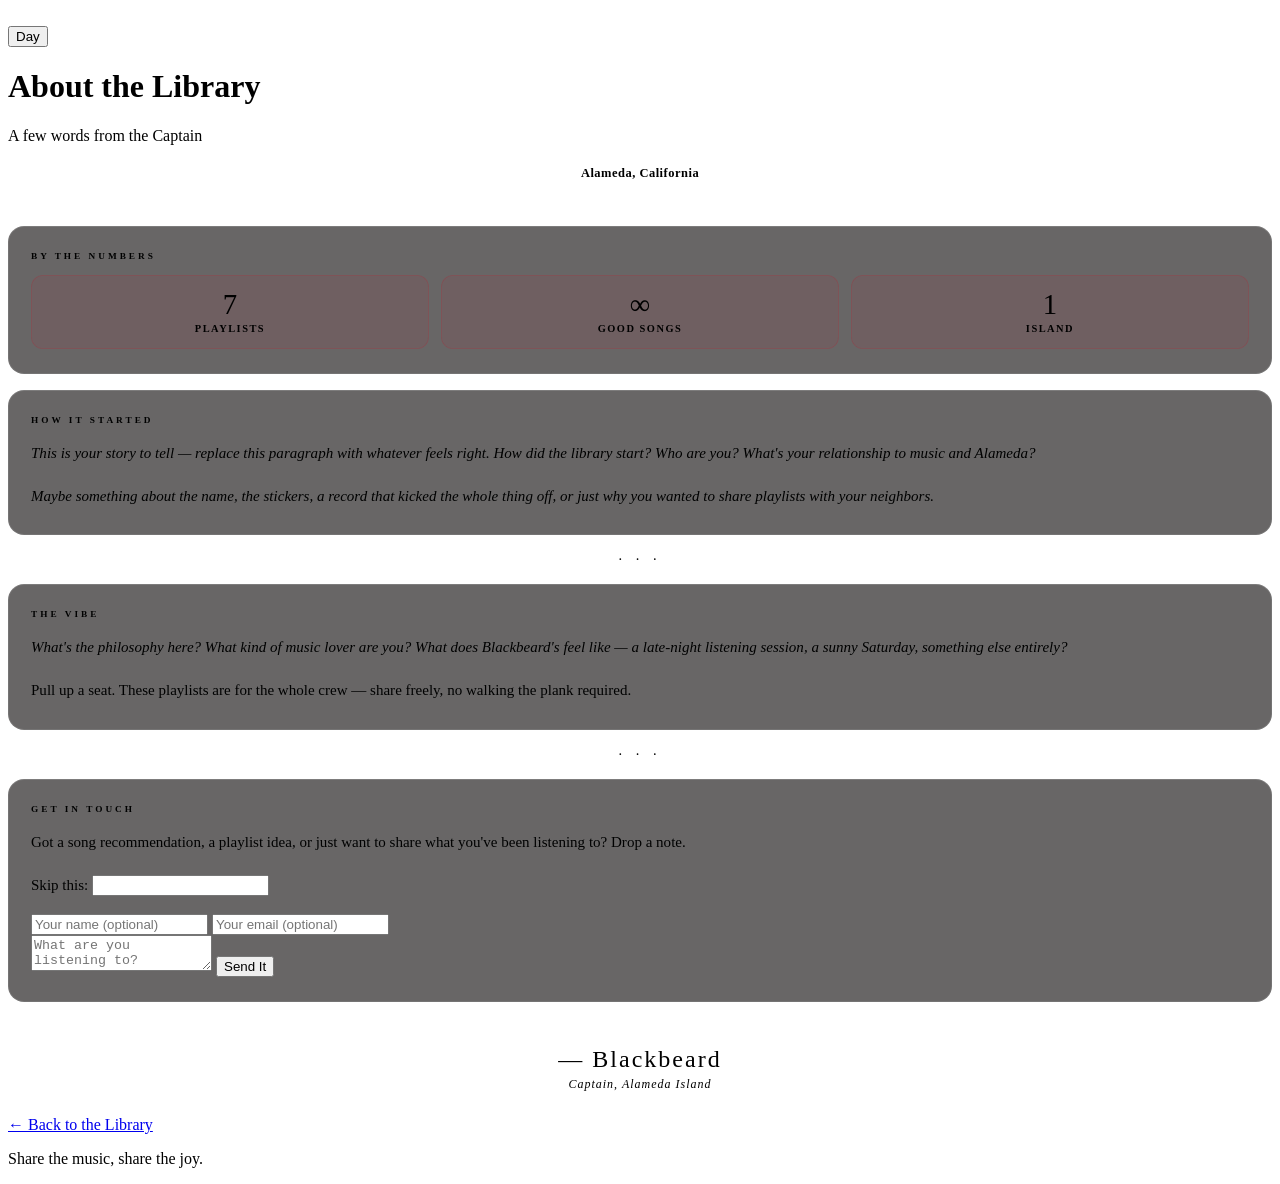
==== about.html @ 53553f4f "Add about.html" ====
<!DOCTYPE html>
<html lang="en">
<head>
    <meta charset="UTF-8">
    <meta name="viewport" content="width=device-width, initial-scale=1.0">
    <title>About — Blackbeard's Little Music Library</title>
    <link rel="stylesheet" href="assets/theme.css">
    <style>
        .about-section {
            position: relative; z-index: 1;
            background: rgba(4,0,0,0.60);
            border: 1px solid rgba(255,255,255,0.09);
            border-top-color: rgba(255,255,255,0.14);
            border-radius: 16px;
            padding: 24px 22px;
            margin-bottom: 16px;
            backdrop-filter: blur(20px); -webkit-backdrop-filter: blur(20px);
            text-align: left;
        }
        html.day .about-section {
            background: rgba(255,248,246,0.80);
            border-color: rgba(0,0,0,0.08);
        }
        .about-section-label {
            font-size: 0.58em; letter-spacing: 3px; text-transform: uppercase;
            color: var(--accent); font-weight: 700; margin-bottom: 14px;
            display: flex; align-items: center; gap: 10px;
        }
        .about-section-label::after {
            content: ''; flex: 1; height: 1px; background: var(--red-border);
        }
        .about-section p {
            font-size: 0.94em; line-height: 1.85;
            color: var(--ink); margin-bottom: 14px;
        }
        .about-section p:last-child { margin-bottom: 0; }
        .about-section p.placeholder {
            color: var(--ink-soft); font-style: italic;
        }
        .about-stat-row {
            display: flex; gap: 12px; flex-wrap: wrap; margin-top: 4px;
        }
        .about-stat {
            flex: 1; min-width: 80px;
            background: rgba(196,24,42,0.08);
            border: 1px solid rgba(196,24,42,0.18);
            border-radius: 12px; padding: 14px 16px; text-align: center;
        }
        html.day .about-stat { background: rgba(160,16,32,0.06); border-color: rgba(160,16,32,0.15); }
        .about-stat-num {
            font-family: 'Pirata One', serif;
            font-size: 1.8em; color: var(--heading-color);
            line-height: 1; margin-bottom: 4px;
        }
        .about-stat-label {
            font-size: 0.65em; letter-spacing: 1.5px; text-transform: uppercase;
            color: var(--ink-soft); font-weight: 600;
        }
        .captain-sig {
            text-align: center; margin: 8px 0 4px;
            font-family: 'Pirata One', serif;
            font-size: 1.5em; color: var(--heading-color);
            letter-spacing: 2px; position: relative; z-index: 1;
        }
        .captain-title {
            text-align: center; font-size: 0.75em;
            color: var(--ink-soft); letter-spacing: 1px;
            font-style: italic; position: relative; z-index: 1;
        }
        .location-tag {
            display: inline-flex; align-items: center; gap: 6px;
            background: var(--accent-dim); border: 1px solid var(--accent-border);
            border-radius: 100px; padding: 5px 14px;
            font-size: 0.78em; font-weight: 600; color: var(--accent);
            margin-bottom: 20px; letter-spacing: 0.5px;
            position: relative; z-index: 1;
        }
        .about-divider {
            text-align: center; color: var(--accent);
            margin: 6px 0 16px; font-size: 0.9em; letter-spacing: 5px;
            position: relative; z-index: 1;
        }
    </style>

    <!-- Favicon -->
    <link rel="icon" type="image/svg+xml" href="assets/favicon.svg">
    <link rel="icon" type="image/png" sizes="32x32" href="assets/favicon.png">
    <link rel="apple-touch-icon" href="assets/favicon-64.png">

    <!-- Open Graph -->
    <meta property="og:type"        content="website">
    <meta property="og:site_name"   content="Blackbeard's Little Music Library">
    <meta property="og:title"       content="About — Blackbeard's Little Music Library">
    <meta property="og:description" content="A few words from the Captain. Anchored in Alameda, California.">
    <meta property="og:url"         content="https://blackbeards-music-library.pages.dev/about.html">
    <meta property="og:image"       content="https://blackbeards-music-library.pages.dev/assets/og-image.png">
    <meta property="og:image:width" content="1200">
    <meta property="og:image:height" content="630">

    <!-- Twitter card -->
    <meta name="twitter:card"        content="summary_large_image">
    <meta name="twitter:title"       content="About — Blackbeard's Little Music Library">
    <meta name="twitter:description" content="A few words from the Captain. Anchored in Alameda, California.">
    <meta name="twitter:image"       content="https://blackbeards-music-library.pages.dev/assets/og-image.png">
</head>
<body>
    <div class="flag-bg" aria-hidden="true">
        <img src="https://upload.wikimedia.org/wikipedia/commons/0/04/Pirate_Flag_of_Blackbeard_%28Edward_Teach%29.svg" alt="">
    </div>
    <button id="theme-toggle-btn" class="theme-toggle" title="Toggle day/night" aria-label="Toggle day and night theme">Day</button>

    <div class="container">
        <div class="header">
            <h1>About the Library</h1>
            <p class="subtitle">A few words from the Captain</p>
        </div>

        <div style="text-align:center; position:relative; z-index:1; margin-bottom:20px;">
            <span class="location-tag">Alameda, California</span>
        </div>

        <!-- By the numbers -->
        <div class="about-section">
            <div class="about-section-label">By the Numbers</div>
            <div class="about-stat-row">
                <div class="about-stat">
                    <div class="about-stat-num">7</div>
                    <div class="about-stat-label">Playlists</div>
                </div>
                <div class="about-stat">
                    <div class="about-stat-num">∞</div>
                    <div class="about-stat-label">Good Songs</div>
                </div>
                <div class="about-stat">
                    <div class="about-stat-num">1</div>
                    <div class="about-stat-label">Island</div>
                </div>
            </div>
        </div>

        <!-- How it started -->
        <div class="about-section">
            <div class="about-section-label">How It Started</div>
            <p class="placeholder">
                This is your story to tell — replace this paragraph with whatever feels right. How did the library start? Who are you? What's your relationship to music and Alameda?
            </p>
            <p class="placeholder">
                Maybe something about the name, the stickers, a record that kicked the whole thing off, or just why you wanted to share playlists with your neighbors.
            </p>
        </div>

        <div class="about-divider">· · ·</div>

        <!-- The vibe -->
        <div class="about-section">
            <div class="about-section-label">The Vibe</div>
            <p class="placeholder">
                What's the philosophy here? What kind of music lover are you? What does Blackbeard's feel like — a late-night listening session, a sunny Saturday, something else entirely?
            </p>
            <p>Pull up a seat. These playlists are for the whole crew — share freely, no walking the plank required.</p>
        </div>

        <div class="about-divider">· · ·</div>

        <!-- Get in touch -->
        <div class="about-section">
            <div class="about-section-label">Get in Touch</div>
            <p>Got a song recommendation, a playlist idea, or just want to share what you've been listening to? Drop a note.</p>

            <form class="suggestion-form" action="https://api.web3forms.com/submit" method="POST" name="contact" method="POST" novalidate>
                <input type="hidden" name="access_key" value="8a6d25d0-1e80-4568-af3a-b2b553439765">
                <input type="hidden" name="subject" value="New message — Blackbeard's Library">
                <input type="hidden" name="form-name" value="contact">
                <p class="form-honey"><label>Skip this: <input name="bot-field"></label></p>
                <div class="form-row">
                    <input type="text"  name="name"  class="form-input" placeholder="Your name (optional)">
                    <input type="email" name="email" class="form-input" placeholder="Your email (optional)">
                </div>
                <textarea name="message" class="form-input form-textarea" placeholder="What are you listening to?" required></textarea>
                <button type="submit" class="form-submit">Send It</button>
            </form>
            <div class="form-success" id="form-success" hidden>
                <div class="form-success-icon">✦</div>
                <p>Message received — thanks, crew.</p>
            </div>
        </div>

        <!-- Sign-off -->
        <div style="padding:20px 0 8px;">
            <div class="captain-sig">— Blackbeard</div>
            <div class="captain-title">Captain, Alameda Island</div>
        </div>

        <div class="page-actions" style="margin-top:16px;">
            <a href="index.html" class="back-btn">← Back to the Library</a>
        </div>

        <div class="footer">
            <p>Share the music, share the joy.</p>
        </div>
    </div>

    <script src="assets/site.js"></script>
</body>
</html>
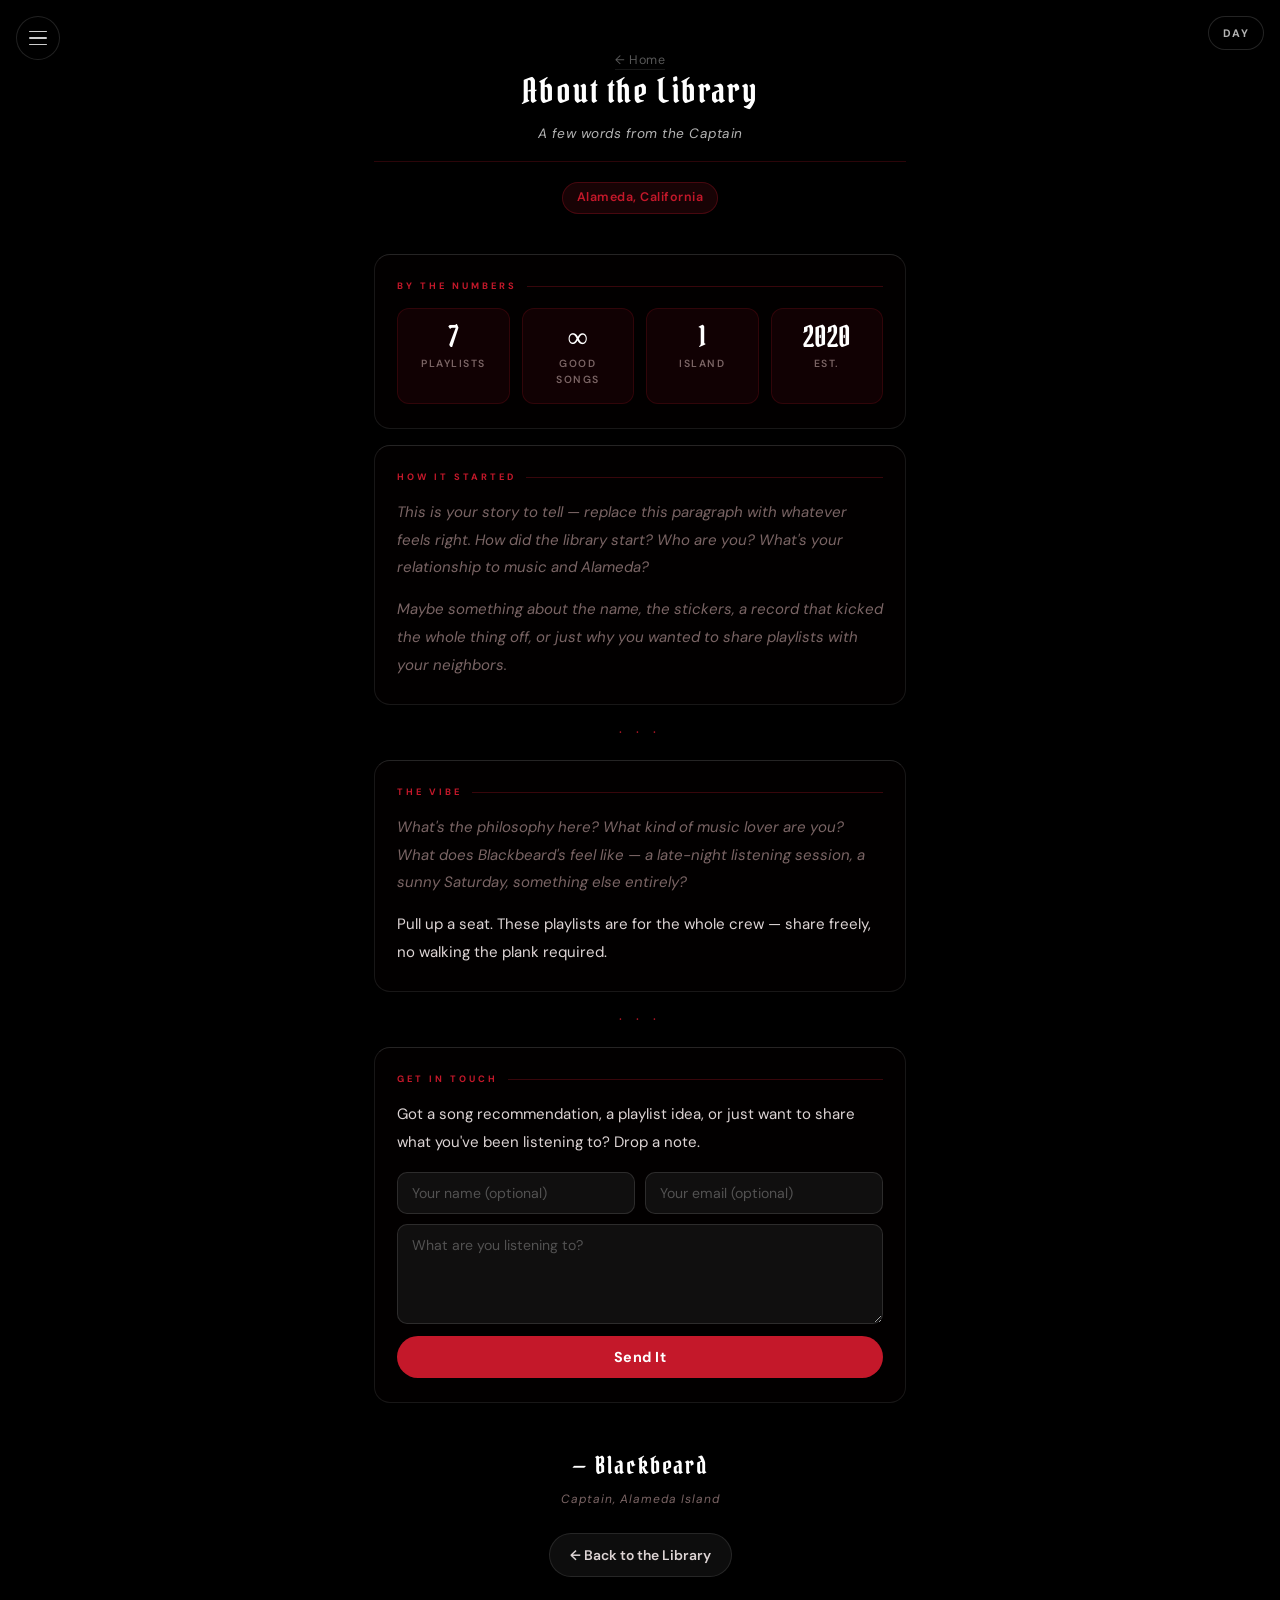
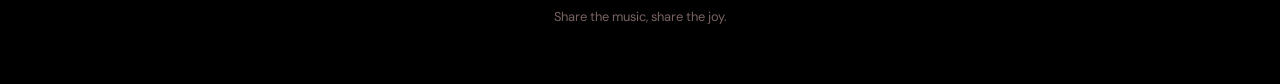
==== commit 41a69035: "Add Est. 2020 to About page stats" ====
--- a/about.html
+++ b/about.html
@@ -135,6 +135,10 @@
                     <div class="about-stat-num">1</div>
                     <div class="about-stat-label">Island</div>
                 </div>
+                <div class="about-stat">
+                    <div class="about-stat-num">2020</div>
+                    <div class="about-stat-label">Est.</div>
+                </div>
             </div>
         </div>
 
--- a/assets/theme.css
+++ b/assets/theme.css
@@ -0,0 +1,1150 @@
+@import url('https://fonts.googleapis.com/css2?family=Pirata+One&family=DM+Sans:ital,wght@0,400;0,500;0,600;0,700;1,400&display=swap');
+
+/* ===================================================
+   BLACKBEARD'S LITTLE MUSIC LIBRARY â v2 theme
+   Palette: black Â· white Â· crimson (Jolly Roger)
+   =================================================== */
+
+:root {
+    --red:          #c4182a;
+    --red-bright:   #e63946;
+    --red-dim:      rgba(196,24,42,0.12);
+    --red-border:   rgba(196,24,42,0.28);
+
+    --card-bg:          rgba(5,1,1,0.62);
+    --card-bg-hover:    rgba(10,2,2,0.78);
+    --card-border:      rgba(255,255,255,0.07);
+    --card-border-top:  rgba(255,255,255,0.13);
+    --card-shadow:      0 24px 80px rgba(0,0,0,0.65), 0 0 0 1px var(--card-border);
+
+    --ink:          #ddd4d4;
+    --ink-soft:     #7a6464;
+    --ink-strong:   #ffffff;
+
+    --heading-color:  #ffffff;
+    --accent:         #c4182a;
+    --accent-dim:     rgba(196,24,42,0.12);
+    --accent-border:  rgba(196,24,42,0.28);
+
+    --btn-bg:       rgba(255,255,255,0.05);
+    --btn-bg-hover: rgba(255,255,255,0.09);
+    --btn-border:   rgba(255,255,255,0.1);
+
+    --primary-bg:   #c4182a;
+    --primary-text: #ffffff;
+
+    --gold:         #ffffff;
+    --gold-dim:     rgba(255,255,255,0.05);
+
+    --section-divider: rgba(255,255,255,0.07);
+    --ripple-color:    rgba(196,24,42,0.4);
+
+    /* keep for backwards compat */
+    --sun-opacity:  0;
+    --moon-opacity: 0;
+}
+
+html.day {
+    --card-bg:         rgba(255,248,248,0.78);
+    --card-bg-hover:   rgba(255,255,255,0.92);
+    --card-border:     rgba(0,0,0,0.07);
+    --card-border-top: rgba(255,255,255,0.95);
+    --card-shadow:     0 16px 60px rgba(0,0,0,0.18), 0 0 0 1px var(--card-border);
+
+    --ink:          #200a0a;
+    --ink-soft:     #5a3a3a;
+    --ink-strong:   #0a0202;
+
+    --heading-color: #0a0202;
+    --accent:         #a01020;
+    --accent-dim:     rgba(160,16,32,0.08);
+    --accent-border:  rgba(160,16,32,0.22);
+
+    --btn-bg:       rgba(0,0,0,0.04);
+    --btn-bg-hover: rgba(0,0,0,0.08);
+    --btn-border:   rgba(0,0,0,0.09);
+
+    --primary-bg:   #a01020;
+    --primary-text: #ffffff;
+
+    --gold:         #0a0202;
+    --gold-dim:     rgba(0,0,0,0.04);
+
+    --section-divider: rgba(0,0,0,0.07);
+    --ripple-color:    rgba(160,16,32,0.28);
+
+    --sun-opacity:  1;
+    --moon-opacity: 0;
+}
+
+/* ===== Reset ===== */
+*, *::before, *::after { margin: 0; padding: 0; box-sizing: border-box; }
+
+/* ===== Background â pure black ===== */
+body {
+    font-family: 'DM Sans', system-ui, sans-serif;
+    background-color: #000000;
+    color: var(--ink);
+    min-height: 100vh;
+    padding: 28px 16px 56px;
+    line-height: 1.6;
+    position: relative;
+    overflow-x: hidden;
+    transition: color 0.35s ease;
+    text-align: center;
+}
+html.day body { background-color: #f0e6e0; color: var(--ink); }
+
+/* ===== Large floating flag â fixed so it stays behind you as you scroll ===== */
+.flag-bg {
+    position: fixed; inset: 0;
+    z-index: 0; pointer-events: none;
+    display: flex; align-items: center; justify-content: center;
+}
+.flag-bg img {
+    width: 82vmin; height: auto;
+    opacity: 0.10;
+    animation: flagFloat 7s ease-in-out infinite;
+    will-change: transform;
+}
+html.day .flag-bg img { opacity: 0.06; mix-blend-mode: multiply; }
+
+/* ââ Day mode text (hardcoded rgba whites need dark overrides) ââ */
+html.day .subtitle    { color: rgba(60, 20, 20, 0.72); }
+html.day .welcome     { color: rgba(50, 15, 15, 0.65); }
+html.day .desc-line   { color: var(--ink-soft); }
+html.day h1 { text-shadow: none; }
+
+/* ââ Day mode jolly roger: screen blend vanishes on light bg, use normal + rounded box ââ */
+html.day .jolly-roger {
+    mix-blend-mode: normal;
+    border-radius: 14px;
+    filter: drop-shadow(0 4px 16px rgba(0,0,0,0.25));
+}
+
+/* ââ Day mode Captain's Pick ââ */
+html.day .captains-pick {
+    background: linear-gradient(135deg, rgba(160,16,32,0.1) 0%, rgba(255,242,240,0.88) 100%);
+    border-color: rgba(160,16,32,0.2);
+    box-shadow: 0 8px 32px rgba(0,0,0,0.12);
+}
+html.day .captains-pick .cp-label { color: #a01020; }
+html.day .captains-pick .cp-go { background: #a01020; }
+html.day .captains-pick .cp-go:hover { background: #c4182a; }
+
+/* ââ Day mode header ââ */
+html.day .header { border-bottom-color: rgba(160,16,32,0.18); }
+
+/* ââ Day mode playlist cards ââ */
+html.day .playlist-card {
+    background: rgba(255,248,246,0.82);
+    border-color: rgba(0,0,0,0.08);
+    border-top-color: rgba(255,255,255,0.9);
+}
+html.day .playlist-card:hover { background: rgba(255,255,255,0.96); }
+html.day .playlist-card .share-btn {
+    background: rgba(255,255,255,0.7);
+    border-color: rgba(0,0,0,0.1);
+    color: rgba(40,10,10,0.5);
+}
+
+/* ââ Day mode embed page hero art ââ */
+html.day .hero-art { box-shadow: 0 8px 24px rgba(0,0,0,0.18); }
+
+/* ââ Day mode suggestion box ââ */
+html.day .suggestion-box {
+    background: rgba(255,248,246,0.82);
+    border-color: rgba(0,0,0,0.07);
+}
+
+/* ââ Day mode section title rules ââ */
+html.day .section-title::before,
+html.day .section-title::after { background: rgba(160,16,32,0.22); }
+
+/* ââ Day mode nav drawer ââ */
+html.day .nav-toggle {
+    background: rgba(255,255,255,0.72);
+    border-color: rgba(0,0,0,0.12);
+}
+html.day .nav-toggle span { background: rgba(40,10,10,0.75); }
+html.day .nav-toggle:hover,
+html.day .nav-toggle.active {
+    background: rgba(160,16,32,0.5);
+    border-color: rgba(160,16,32,0.4);
+}
+html.day .nav-toggle:hover span,
+html.day .nav-toggle.active span { background: #fff; }
+
+html.day .nav-overlay { background: rgba(80, 20, 20, 0.35); }
+
+html.day .side-nav {
+    background: rgba(245,236,232,0.98);
+    border-right-color: rgba(160,16,32,0.18);
+    box-shadow: 8px 0 40px rgba(0,0,0,0.15);
+}
+html.day .nav-header { border-bottom-color: rgba(0,0,0,0.07); }
+html.day .nav-brand { color: rgba(160,16,32,0.8); }
+html.day .nav-close { border-color: rgba(0,0,0,0.15); color: rgba(40,10,10,0.4); }
+html.day .nav-close:hover { background: rgba(160,16,32,0.15); color: #a01020; }
+html.day #nav-search-input {
+    background: rgba(0,0,0,0.05);
+    border-color: rgba(0,0,0,0.12);
+    color: #200a0a;
+}
+html.day #nav-search-input::placeholder { color: rgba(0,0,0,0.28); }
+html.day #nav-search-input:focus { border-color: rgba(160,16,32,0.4); }
+html.day .nav-group-label { color: rgba(160,16,32,0.72); }
+html.day .nav-link { color: rgba(40,10,10,0.58); }
+html.day .nav-link:hover {
+    color: rgba(40,10,10,0.88);
+    background: rgba(0,0,0,0.04);
+    border-left-color: rgba(160,16,32,0.55);
+}
+html.day .nav-link.active {
+    color: #a01020;
+    background: rgba(160,16,32,0.07);
+    border-left-color: #a01020;
+}
+html.day .nav-no-results { color: rgba(0,0,0,0.28); }
+
+/* ââ Day mode toast ââ */
+html.day .toast { background: #200a0a; color: #fff; }
+
+/* ===== Scenery stripped â pure black background does the work ===== */
+.scenery, .moon, .seagull, .palm { display: none; }
+
+/* ===== Theme toggle â text labels, no emoji ===== */
+.theme-toggle {
+    position: fixed; top: 16px; right: 16px; z-index: 100;
+    height: 34px; padding: 0 14px;
+    border-radius: 100px;
+    background: rgba(0,0,0,0.55);
+    backdrop-filter: blur(16px); -webkit-backdrop-filter: blur(16px);
+    border: 1px solid rgba(255,255,255,0.14);
+    font-size: 0.68em; font-weight: 700;
+    letter-spacing: 1.5px; text-transform: uppercase;
+    cursor: pointer; color: rgba(255,255,255,0.7);
+    font-family: 'DM Sans', sans-serif;
+    transition: all 0.2s ease;
+    display: flex; align-items: center;
+}
+.theme-toggle:hover { color: #fff; background: rgba(0,0,0,0.75); }
+html.day .theme-toggle { background: rgba(255,255,255,0.65); color: var(--ink-soft); border-color: rgba(0,0,0,0.12); }
+html.day .theme-toggle:hover { background: rgba(255,255,255,0.88); color: var(--ink-strong); }
+
+/* ===== Jolly Roger â Blackbeard's actual flag ===== */
+/* mix-blend-mode: screen dissolves the black flag background into the dark
+   photo behind it, leaving just the white skeleton + red heart floating */
+.jolly-roger {
+    display: block; margin: 0 auto 28px;
+    width: 200px; height: auto;
+    mix-blend-mode: screen;
+    filter: drop-shadow(0 0 24px rgba(196,24,42,0.22));
+    position: relative; z-index: 1;
+    animation: flagFloat 7s ease-in-out infinite;
+}
+@keyframes flagFloat {
+    0%, 100% { transform: translateY(0px); }
+    50%       { transform: translateY(-10px); }
+}
+
+/* ===== Main container â frameless, content floats on photo ===== */
+.container {
+    max-width: 540px; margin: 0 auto;
+    position: relative; z-index: 1;
+    /* No background, no border, no box â let the world show through */
+    background: transparent;
+    padding: 0 4px;
+}
+.container.wide { max-width: 700px; }
+
+/* ===== Header ===== */
+.header {
+    text-align: center; margin-bottom: 20px;
+    padding-bottom: 16px;
+    border-bottom: 1px solid rgba(196,24,42,0.22);
+    position: relative; z-index: 1;
+}
+h1 {
+    font-family: 'Pirata One', serif;
+    font-size: 2.1em; color: var(--heading-color);
+    margin-bottom: 6px; letter-spacing: 2px; font-weight: 400;
+    text-shadow: 0 1px 0 rgba(0,0,0,0.9), 0 4px 24px rgba(0,0,0,0.7);
+}
+.subtitle {
+    font-size: 0.85em; color: rgba(255,255,255,0.7);
+    letter-spacing: 0.5px; font-style: italic;
+}
+.desc-line { font-size: 0.82em; color: var(--ink-soft); margin-top: 5px; }
+
+.welcome {
+    text-align: center; margin-bottom: 20px;
+    font-size: 0.92em; color: rgba(255,255,255,0.6);
+    line-height: 1.75; position: relative; z-index: 1;
+    max-width: 420px; margin-left: auto; margin-right: auto;
+}
+
+/* ===== Captain's Heavy Rotation ===== */
+.captains-pick {
+    position: relative; z-index: 1; margin-bottom: 28px;
+    border-radius: 16px;
+    background: linear-gradient(135deg, rgba(196,24,42,0.18) 0%, rgba(10,2,2,0.72) 100%);
+    border: 1px solid var(--red-border);
+    padding: 18px; text-align: center;
+    backdrop-filter: blur(20px); -webkit-backdrop-filter: blur(20px);
+    box-shadow: 0 8px 32px rgba(0,0,0,0.5);
+}
+.captains-pick .cp-label {
+    font-size: 0.62em; letter-spacing: 3.5px; text-transform: uppercase;
+    color: var(--red-bright); font-weight: 700; margin-bottom: 12px;
+}
+.captains-pick .cp-body {
+    display: flex; align-items: center; gap: 14px;
+    text-decoration: none; color: var(--ink);
+    justify-content: center; flex-wrap: wrap;
+}
+.captains-pick .cp-art {
+    width: 60px; height: 60px; border-radius: 12px;
+    display: flex; align-items: center; justify-content: center;
+    font-size: 1.8em; flex-shrink: 0;
+    box-shadow: 0 4px 16px rgba(0,0,0,0.5);
+}
+.captains-pick .cp-text { text-align: center; }
+.captains-pick .cp-title { font-weight: 700; font-size: 1.08em; color: var(--ink-strong); }
+.captains-pick .cp-desc { font-size: 0.82em; color: var(--ink-soft); margin-top: 3px; }
+.captains-pick .cp-go {
+    margin-top: 14px; display: inline-block;
+    padding: 9px 26px; border-radius: 100px;
+    background: var(--red); border: none; color: #fff;
+    text-decoration: none; font-weight: 700; font-size: 0.83em;
+    letter-spacing: 0.5px;
+    transition: transform 0.2s ease, box-shadow 0.2s ease, background 0.2s ease;
+    box-shadow: 0 4px 18px rgba(196,24,42,0.45);
+    font-family: inherit;
+}
+.captains-pick .cp-go:hover {
+    transform: translateY(-2px);
+    box-shadow: 0 8px 26px rgba(196,24,42,0.55);
+    background: var(--red-bright);
+}
+
+/* ===== Section title â centered with short rules either side ===== */
+.section-title {
+    font-size: 0.62em; letter-spacing: 3.5px; text-transform: uppercase;
+    color: var(--accent); font-weight: 700; margin-bottom: 16px;
+    display: flex; align-items: center; justify-content: center; gap: 12px;
+    text-align: center;
+}
+.section-title::before,
+.section-title::after {
+    content: ''; width: 40px; height: 1px; background: var(--red-border);
+    flex-shrink: 0;
+}
+
+/* ===== Suggestion form ===== */
+.form-honey { display: none; }
+
+.suggestion-form { margin-top: 16px; text-align: left; }
+
+.form-row {
+    display: flex; gap: 10px; margin-bottom: 10px;
+    flex-wrap: wrap;
+}
+.form-row .form-input { flex: 1; min-width: 140px; }
+
+.form-input {
+    width: 100%; box-sizing: border-box;
+    background: rgba(255,255,255,0.06);
+    border: 1px solid rgba(255,255,255,0.12);
+    border-radius: 10px;
+    padding: 11px 14px;
+    color: #fff; font-family: 'DM Sans', sans-serif;
+    font-size: 0.88em; outline: none;
+    transition: border-color 0.2s ease, background 0.2s ease;
+    -webkit-appearance: none;
+}
+.form-input::placeholder { color: rgba(255,255,255,0.28); }
+.form-input:focus {
+    border-color: rgba(196,24,42,0.55);
+    background: rgba(255,255,255,0.09);
+}
+.form-textarea {
+    min-height: 100px; resize: vertical; display: block;
+    margin-bottom: 12px;
+}
+
+.form-submit {
+    width: 100%; padding: 12px;
+    background: var(--red); border: none; border-radius: 100px;
+    color: #fff; font-family: 'DM Sans', sans-serif;
+    font-size: 0.9em; font-weight: 700; letter-spacing: 0.5px;
+    cursor: pointer; transition: all 0.2s ease;
+}
+.form-submit:hover {
+    background: var(--red-bright);
+    box-shadow: 0 6px 22px rgba(196,24,42,0.45);
+    transform: translateY(-1px);
+}
+.form-submit:active { transform: translateY(0); }
+.form-submit:disabled { opacity: 0.6; cursor: not-allowed; transform: none; }
+
+.form-success {
+    text-align: center; padding: 20px 0 4px;
+}
+.form-success-icon {
+    font-size: 1.6em; color: var(--red-bright); margin-bottom: 10px;
+    animation: flagFloat 3s ease-in-out infinite;
+}
+.form-success p { color: rgba(255,255,255,0.7); font-size: 0.95em; }
+
+/* Day mode form */
+html.day .form-input {
+    background: rgba(0,0,0,0.05);
+    border-color: rgba(0,0,0,0.12);
+    color: var(--ink);
+}
+html.day .form-input::placeholder { color: rgba(0,0,0,0.28); }
+html.day .form-input:focus { border-color: rgba(160,16,32,0.4); background: rgba(0,0,0,0.07); }
+html.day .form-submit { background: #a01020; }
+html.day .form-submit:hover { background: #c4182a; }
+
+/* ===== Horizontal playlist scroll (Netflix-style) ===== */
+.playlists { margin-bottom: 28px; position: relative; z-index: 1; }
+
+.playlist-grid {
+    display: flex; gap: 12px;
+    overflow-x: auto; scroll-snap-type: x mandatory;
+    -webkit-overflow-scrolling: touch;
+    padding: 6px 2px 14px;
+    scrollbar-width: none; -ms-overflow-style: none;
+    cursor: grab;
+}
+.playlist-grid::-webkit-scrollbar { display: none; }
+.playlist-grid:active { cursor: grabbing; }
+
+.playlist-card {
+    flex-direction: column; flex-shrink: 0; width: 148px;
+    padding: 0;
+    background: rgba(4,0,0,0.60);
+    border: 1px solid rgba(255,255,255,0.09);
+    border-top-color: rgba(255,255,255,0.14);
+    border-radius: 14px;
+    color: var(--ink); text-decoration: none;
+    scroll-snap-align: start; overflow: hidden;
+    position: relative;
+    transition: transform 0.2s ease, box-shadow 0.2s ease, background 0.2s ease;
+    display: flex; align-items: stretch;
+    cursor: pointer;
+    -webkit-tap-highlight-color: transparent;
+    user-select: none;
+}
+.playlist-card:hover {
+    background: var(--card-bg-hover);
+    transform: translateY(-3px) scale(1.02);
+    box-shadow: 0 14px 36px rgba(0,0,0,0.55), 0 0 0 1px var(--red-border);
+}
+.playlist-card:active { transform: scale(0.97); }
+
+.playlist-card .art {
+    width: 100%; height: 96px; flex-shrink: 0;
+    display: flex; align-items: center; justify-content: center;
+    font-size: 2.6em; position: relative; overflow: hidden;
+    border-radius: 0;
+}
+.playlist-card .art::after {
+    content: ''; position: absolute; inset: 0;
+    background: linear-gradient(180deg, transparent 40%, rgba(0,0,0,0.38) 100%);
+}
+/* Subtle diagonal highlight â makes gradients feel more textured */
+.playlist-card .art::before {
+    content: ''; position: absolute; inset: 0; z-index: 1;
+    background: linear-gradient(135deg, rgba(255,255,255,0.12) 0%, transparent 50%, rgba(0,0,0,0.15) 100%);
+    border-radius: 0;
+}
+
+.playlist-card .info {
+    flex: 1; padding: 10px 12px 12px;
+    text-decoration: none; color: var(--ink);
+    display: flex; flex-direction: column; gap: 3px;
+}
+.playlist-card .title-row {
+    font-weight: 700; font-size: 0.88em;
+    color: var(--ink-strong); line-height: 1.3;
+}
+.playlist-card .desc {
+    font-size: 0.70em; color: var(--ink-soft);
+    line-height: 1.4; font-weight: 400;
+}
+.playlist-card .share-btn {
+    position: absolute; top: 8px; right: 8px;
+    width: 26px; height: 26px; border-radius: 7px;
+    border: 1px solid rgba(255,255,255,0.14);
+    background: rgba(0,0,0,0.5);
+    backdrop-filter: blur(8px); -webkit-backdrop-filter: blur(8px);
+    color: rgba(255,255,255,0.65); font-size: 0.75em;
+    display: flex; align-items: center; justify-content: center;
+    cursor: pointer; transition: all 0.2s ease; z-index: 2;
+}
+.playlist-card .share-btn:hover {
+    background: rgba(0,0,0,0.75); color: #fff; transform: scale(1.1);
+}
+
+/* Ripple & float */
+.ripple-ring {
+    position: absolute; border-radius: 50%;
+    background: var(--ripple-color);
+    transform: scale(0); animation: rippleOut 0.55s ease-out forwards;
+    pointer-events: none; z-index: 10;
+}
+@keyframes rippleOut { to { transform: scale(4); opacity: 0; } }
+
+@keyframes floatUp {
+    0%   { opacity: 1; transform: translateY(0) scale(1); }
+    100% { opacity: 0; transform: translateY(-60px) scale(1.4); }
+}
+.float-emoji {
+    position: fixed; pointer-events: none; font-size: 1.6em;
+    z-index: 999; animation: floatUp 0.7s ease-out forwards;
+}
+
+/* ===== Suggestion box ===== */
+.suggestion-box {
+    position: relative; z-index: 1;
+    background: rgba(4,0,0,0.65);
+    border: 1px solid rgba(255,255,255,0.09);
+    border-radius: 16px; padding: 24px 20px; text-align: center;
+    backdrop-filter: blur(20px); -webkit-backdrop-filter: blur(20px);
+    box-shadow: 0 8px 32px rgba(0,0,0,0.5);
+}
+html.day .suggestion-box { background: rgba(255,248,248,0.75); border-color: rgba(0,0,0,0.08); }
+.suggestion-box p { margin-bottom: 12px; font-size: 0.9em; color: var(--ink-soft); }
+.email-btn {
+    display: inline-block; padding: 11px 28px;
+    background: var(--red); border: none;
+    border-radius: 100px; color: #fff;
+    text-decoration: none; font-size: 0.88em; font-weight: 700;
+    letter-spacing: 0.5px;
+    transition: all 0.2s ease; font-family: inherit;
+}
+.email-btn:hover {
+    background: var(--red-bright);
+    box-shadow: 0 6px 22px rgba(196,24,42,0.48);
+    transform: translateY(-1px);
+}
+
+/* ===== Footer ===== */
+.footer {
+    margin-top: 28px; text-align: center;
+    font-size: 0.80em; color: var(--ink-soft);
+    position: relative; z-index: 1;
+    line-height: 1.8;
+}
+.footer a { color: var(--red-bright); text-decoration: none; font-weight: 600; }
+.footer a:hover { text-decoration: underline; }
+
+/* ===== Playlist detail pages ===== */
+@keyframes pulseGlow {
+    0%, 100% { box-shadow: 0 8px 24px rgba(0,0,0,0.5), 0 0 0 0px rgba(196,24,42,0); }
+    50%       { box-shadow: 0 8px 32px rgba(0,0,0,0.6), 0 0 0 8px rgba(196,24,42,0.14), 0 0 40px rgba(196,24,42,0.1); }
+}
+.hero-art {
+    width: 80px; height: 80px; margin: 0 auto 16px;
+    border-radius: 18px; display: flex; align-items: center;
+    justify-content: center; font-size: 2.4em;
+    animation: pulseGlow 3s ease-in-out infinite;
+}
+.embed-wrapper {
+    border-radius: 14px; overflow: hidden; margin-bottom: 20px;
+    position: relative; z-index: 1;
+    box-shadow: 0 8px 36px rgba(0,0,0,0.55), 0 0 0 1px var(--card-border);
+}
+.embed-wrapper iframe { display: block; width: 100%; border: none; }
+
+.page-actions {
+    display: flex; justify-content: center; gap: 10px;
+    flex-wrap: wrap; margin-bottom: 8px; position: relative; z-index: 1;
+}
+.back-btn, .share-link-btn {
+    display: inline-flex; align-items: center; gap: 6px;
+    padding: 10px 20px;
+    background: var(--btn-bg);
+    border: 1px solid var(--btn-border);
+    border-radius: 100px;
+    color: var(--ink); text-decoration: none;
+    font-size: 0.87em; font-weight: 600;
+    transition: all 0.2s ease;
+    cursor: pointer; font-family: inherit;
+}
+.back-btn:hover, .share-link-btn:hover {
+    background: var(--red-dim);
+    border-color: var(--red-border);
+    color: var(--red-bright);
+}
+
+/* ===== Bottom playlist switcher nav ===== */
+#playlist-switcher {
+    position: fixed; bottom: 0; left: 0; right: 0; z-index: 50;
+    background: rgba(5,0,0,0.88);
+    backdrop-filter: blur(28px); -webkit-backdrop-filter: blur(28px);
+    border-top: 1px solid rgba(196,24,42,0.2);
+    padding: 10px 12px calc(10px + env(safe-area-inset-bottom));
+}
+html.day #playlist-switcher { background: rgba(255,248,248,0.88); border-top-color: rgba(160,16,32,0.15); }
+
+.switcher-inner {
+    display: flex; gap: 4px; overflow-x: auto;
+    scrollbar-width: none; -ms-overflow-style: none;
+    max-width: 700px; margin: 0 auto; padding: 0 4px;
+}
+.switcher-inner::-webkit-scrollbar { display: none; }
+
+.switcher-pill {
+    display: flex; flex-direction: column; align-items: center; gap: 2px;
+    flex-shrink: 0; padding: 6px 10px; border-radius: 10px;
+    text-decoration: none; color: var(--ink-soft);
+    background: transparent; border: 1px solid transparent;
+    transition: all 0.2s ease; min-width: 48px;
+    font-family: 'DM Sans', sans-serif;
+}
+.switcher-pill:hover { background: rgba(255,255,255,0.05); color: var(--ink); }
+.switcher-pill.active { background: var(--red-dim); border-color: var(--red-border); color: var(--red-bright); }
+.pill-icon { font-size: 1.1em; line-height: 1; }
+.pill-label { font-size: 0.56em; font-weight: 700; letter-spacing: 0.4px; white-space: nowrap; text-transform: uppercase; }
+
+/* ===== Toast ===== */
+.toast {
+    position: fixed; bottom: 24px; left: 50%;
+    transform: translateX(-50%) translateY(12px);
+    background: #fff; color: #0a0202;
+    padding: 10px 22px; border-radius: 100px;
+    font-size: 0.87em; font-weight: 600;
+    box-shadow: 0 8px 28px rgba(0,0,0,0.4);
+    opacity: 0; pointer-events: none;
+    transition: opacity 0.25s ease, transform 0.25s ease;
+    z-index: 200;
+}
+.toast.show { opacity: 1; transform: translateX(-50%) translateY(0); }
+
+/* ===== Hamburger nav toggle ===== */
+.nav-toggle {
+    position: fixed; top: 16px; left: 16px; z-index: 300;
+    width: 44px; height: 44px; border-radius: 50%;
+    background: rgba(0,0,0,0.55);
+    backdrop-filter: blur(18px); -webkit-backdrop-filter: blur(18px);
+    border: 1px solid rgba(255,255,255,0.13);
+    display: flex; flex-direction: column;
+    align-items: center; justify-content: center; gap: 5px;
+    cursor: pointer; padding: 0;
+    transition: background 0.2s ease, border-color 0.2s ease, transform 0.2s ease;
+}
+.nav-toggle span {
+    display: block; width: 18px; height: 1.5px;
+    background: rgba(255,255,255,0.8);
+    border-radius: 2px;
+    transition: transform 0.28s ease, opacity 0.2s ease, width 0.2s ease;
+}
+.nav-toggle:hover {
+    background: rgba(196,24,42,0.55);
+    border-color: rgba(196,24,42,0.45);
+}
+.nav-toggle.active {
+    background: rgba(196,24,42,0.6);
+    border-color: rgba(196,24,42,0.6);
+}
+.nav-toggle.active span:nth-child(1) { transform: rotate(45deg) translate(4.5px, 4.5px); }
+.nav-toggle.active span:nth-child(2) { opacity: 0; width: 0; }
+.nav-toggle.active span:nth-child(3) { transform: rotate(-45deg) translate(4.5px, -4.5px); }
+
+/* ===== Nav overlay ===== */
+.nav-overlay {
+    position: fixed; inset: 0; z-index: 250;
+    background: rgba(0,0,0,0.52);
+    opacity: 0; pointer-events: none;
+    transition: opacity 0.3s ease;
+}
+.nav-overlay.open { opacity: 1; pointer-events: all; }
+
+/* ===== Side nav drawer ===== */
+.side-nav {
+    position: fixed; top: 0; left: 0; bottom: 0;
+    width: 264px; z-index: 280;
+    background: rgba(4,0,0,0.97);
+    backdrop-filter: blur(36px); -webkit-backdrop-filter: blur(36px);
+    border-right: 1px solid rgba(196,24,42,0.22);
+    box-shadow: 8px 0 40px rgba(0,0,0,0.6);
+    transform: translateX(-100%);
+    transition: transform 0.28s cubic-bezier(0.4, 0, 0.2, 1);
+    display: flex; flex-direction: column;
+    overflow: hidden;
+}
+.side-nav.open { transform: translateX(0); }
+
+/* Nav header / branding */
+.nav-header {
+    padding: 22px 20px 14px;
+    border-bottom: 1px solid rgba(255,255,255,0.06);
+    display: flex; align-items: center; justify-content: space-between;
+    flex-shrink: 0;
+}
+.nav-brand {
+    font-size: 0.7em; font-weight: 700; letter-spacing: 2px;
+    text-transform: uppercase; color: rgba(196,24,42,0.85);
+}
+.nav-close {
+    width: 28px; height: 28px; border-radius: 50%;
+    background: transparent; border: 1px solid rgba(255,255,255,0.12);
+    color: rgba(255,255,255,0.45); font-size: 0.78em;
+    cursor: pointer; display: flex; align-items: center; justify-content: center;
+    transition: all 0.18s ease; font-family: inherit; line-height: 1;
+    flex-shrink: 0;
+}
+.nav-close:hover { background: rgba(196,24,42,0.28); color: #fff; border-color: rgba(196,24,42,0.5); }
+
+/* Search input */
+.nav-search-wrap {
+    padding: 14px 16px 10px;
+    border-bottom: 1px solid rgba(255,255,255,0.05);
+    flex-shrink: 0;
+}
+#nav-search-input {
+    width: 100%; box-sizing: border-box;
+    background: rgba(255,255,255,0.06);
+    border: 1px solid rgba(255,255,255,0.11); border-radius: 8px;
+    padding: 8px 13px; color: #fff; font-family: 'DM Sans', sans-serif;
+    font-size: 0.85em; outline: none;
+    transition: border-color 0.2s ease, background 0.2s ease;
+}
+#nav-search-input::placeholder { color: rgba(255,255,255,0.28); }
+#nav-search-input:focus {
+    border-color: rgba(196,24,42,0.5);
+    background: rgba(255,255,255,0.09);
+}
+
+/* Nav link groups */
+.nav-links {
+    flex: 1; overflow-y: auto; padding: 8px 0 20px;
+    scrollbar-width: none;
+}
+.nav-links::-webkit-scrollbar { display: none; }
+
+.nav-group { margin-bottom: 4px; }
+.nav-group-label {
+    font-size: 0.56em; letter-spacing: 3px; text-transform: uppercase;
+    color: rgba(196,24,42,0.75); font-weight: 700;
+    padding: 12px 20px 5px;
+}
+.nav-link {
+    display: block; padding: 8px 20px;
+    color: rgba(255,255,255,0.58); text-decoration: none;
+    font-size: 0.88em; font-weight: 500; letter-spacing: 0.2px;
+    border-left: 2px solid transparent;
+    transition: color 0.14s ease, background 0.14s ease, border-color 0.14s ease;
+}
+.nav-link:hover {
+    color: rgba(255,255,255,0.92);
+    background: rgba(255,255,255,0.04);
+    border-left-color: rgba(196,24,42,0.6);
+}
+.nav-link.active {
+    color: #e63946;
+    background: rgba(196,24,42,0.09);
+    border-left-color: #e63946;
+    font-weight: 600;
+}
+
+/* No-results message */
+.nav-no-results {
+    padding: 16px 20px;
+    font-size: 0.82em; color: rgba(255,255,255,0.28);
+    font-style: italic; display: none;
+}
+
+/* ===== Responsive â mobile ===== */
+@media (max-width: 480px) {
+    body { padding: 20px 12px 48px; }
+
+    h1 { font-size: 1.65em; letter-spacing: 1px; }
+    .subtitle { font-size: 0.82em; }
+    .welcome { font-size: 0.88em; }
+
+    .jolly-roger { width: 160px; margin-bottom: 20px; }
+
+    .header { margin-bottom: 16px; padding-bottom: 14px; }
+
+    /* Captain's pick â stack vertically */
+    .captains-pick { padding: 14px; }
+    .captains-pick .cp-body { flex-direction: column; gap: 10px; }
+    .captains-pick .cp-text { text-align: center; }
+    .captains-pick .cp-art { width: 52px; height: 52px; }
+
+    /* Playlist grid â slightly narrower cards, larger touch targets */
+    .playlist-card { width: 132px; }
+    .playlist-card .art { height: 82px; }
+    .playlist-card .info { padding: 8px 10px 10px; }
+    .playlist-card .title-row { font-size: 0.84em; }
+    .playlist-card .desc { font-size: 0.68em; }
+
+    /* Bottom nav â more compact */
+    #playlist-switcher { padding: 8px 8px calc(8px + env(safe-area-inset-bottom)); }
+    .switcher-pill { padding: 5px 8px; min-width: 42px; }
+    .pill-label { font-size: 0.52em; }
+
+    /* Form â stack name/email fields */
+    .form-row { flex-direction: column; gap: 8px; }
+    .form-row .form-input { min-width: unset; }
+
+    /* Hamburger â slightly smaller */
+    .nav-toggle { width: 40px; height: 40px; top: 12px; left: 12px; }
+
+    /* Theme toggle â tuck in tighter */
+    .theme-toggle { top: 12px; right: 12px; height: 30px; padding: 0 12px; font-size: 0.65em; }
+
+    /* Side nav â full width on very small screens */
+    .side-nav { width: min(240px, 85vw); }
+
+    /* Suggestion box */
+    .suggestion-box { padding: 18px 14px; }
+
+    /* Page actions */
+    .page-actions { gap: 8px; }
+    .back-btn, .share-link-btn { padding: 9px 16px; font-size: 0.83em; }
+}
+
+/* Slightly wider mobile â 481â640px */
+@media (min-width: 481px) and (max-width: 640px) {
+    .playlist-card { width: 142px; }
+    h1 { font-size: 1.85em; }
+}
+
+/* ===================================================
+   SURPRISE ME BUTTON
+   =================================================== */
+.surprise-wrap {
+    position: relative; z-index: 1;
+    display: flex; justify-content: center;
+    margin: 8px 0 28px;
+}
+
+.surprise-btn {
+    display: inline-flex; align-items: center; gap: 10px;
+    background: var(--red);
+    color: #fff;
+    border: none;
+    border-radius: 100px;
+    padding: 14px 28px;
+    font-family: 'Pirata One', serif;
+    font-size: 1.1em;
+    letter-spacing: 1.5px;
+    cursor: pointer;
+    box-shadow: 0 0 0 0 rgba(196,24,42,0.5);
+    transition: transform 0.15s ease, box-shadow 0.15s ease, background 0.15s ease;
+    position: relative;
+    overflow: hidden;
+}
+.surprise-btn:hover {
+    background: var(--red-bright);
+    transform: translateY(-2px) scale(1.03);
+    box-shadow: 0 8px 32px rgba(196,24,42,0.45);
+}
+.surprise-btn:active {
+    transform: scale(0.97);
+}
+.surprise-btn .surprise-icon {
+    font-size: 1.1em;
+    display: inline-block;
+    transition: transform 0.3s ease;
+}
+.surprise-btn.spinning .surprise-icon {
+    animation: surprise-spin 0.5s ease-in-out;
+}
+@keyframes surprise-spin {
+    0%   { transform: rotate(0deg) scale(1); }
+    40%  { transform: rotate(180deg) scale(1.4); }
+    100% { transform: rotate(360deg) scale(1); }
+}
+
+html.day .surprise-btn { background: var(--red); }
+html.day .surprise-btn:hover { background: var(--red-bright); }
+
+/* ===================================================
+   PLAYLIST CARD â SWAY ON HOVER
+   =================================================== */
+.playlist-card {
+    transition: transform 0.25s cubic-bezier(.34,1.56,.64,1), box-shadow 0.25s ease !important;
+    transform-origin: bottom center;
+}
+.playlist-card:hover {
+    transform: rotate(-1.5deg) translateY(-4px) !important;
+    box-shadow: 0 16px 48px rgba(0,0,0,0.5) !important;
+    z-index: 2;
+}
+.playlist-card:hover:nth-child(even) {
+    transform: rotate(1.5deg) translateY(-4px) !important;
+}
+
+/* ===================================================
+   EASTER EGG OVERLAY
+   =================================================== */
+.egg-overlay {
+    position: fixed; inset: 0; z-index: 9999;
+    background: rgba(0,0,0,0.92);
+    backdrop-filter: blur(12px); -webkit-backdrop-filter: blur(12px);
+    display: flex; align-items: center; justify-content: center;
+    opacity: 0; pointer-events: none;
+    transition: opacity 0.4s ease;
+}
+.egg-overlay.active {
+    opacity: 1; pointer-events: all;
+}
+.egg-inner {
+    max-width: 520px; width: 90%;
+    text-align: center;
+    padding: 48px 36px;
+    background: rgba(196,24,42,0.08);
+    border: 1px solid rgba(196,24,42,0.3);
+    border-radius: 20px;
+    position: relative;
+}
+.egg-skull {
+    font-size: 4em;
+    display: block;
+    margin-bottom: 20px;
+    animation: egg-bob 2s ease-in-out infinite;
+}
+@keyframes egg-bob {
+    0%, 100% { transform: translateY(0); }
+    50%       { transform: translateY(-10px); }
+}
+.egg-title {
+    font-family: 'Pirata One', serif;
+    font-size: 2em; color: #fff;
+    letter-spacing: 2px;
+    margin-bottom: 20px;
+    line-height: 1.2;
+}
+.egg-title span { color: var(--red-bright); }
+.egg-manifesto {
+    font-size: 0.9em; line-height: 1.9;
+    color: rgba(255,255,255,0.75);
+    margin-bottom: 28px;
+    text-align: left;
+}
+.egg-manifesto li {
+    margin-bottom: 6px;
+    list-style: none;
+    padding-left: 0;
+}
+.egg-manifesto li::before {
+    content: 'â ';
+    color: var(--red-bright);
+}
+.egg-close {
+    background: var(--red);
+    color: #fff; border: none;
+    border-radius: 100px;
+    padding: 10px 28px;
+    font-family: 'Pirata One', serif;
+    font-size: 1em; letter-spacing: 1px;
+    cursor: pointer;
+    transition: background 0.15s ease, transform 0.15s ease;
+}
+.egg-close:hover {
+    background: var(--red-bright);
+    transform: scale(1.05);
+}
+.egg-cannons {
+    position: absolute; top: -12px; left: 0; right: 0;
+    display: flex; justify-content: space-between;
+    padding: 0 20px;
+    pointer-events: none;
+}
+.egg-cannon {
+    font-size: 1.6em;
+    animation: egg-cannon-rock 1.8s ease-in-out infinite;
+}
+.egg-cannon:last-child {
+    animation-delay: 0.9s;
+    transform: scaleX(-1);
+    display: inline-block;
+}
+@keyframes egg-cannon-rock {
+    0%, 100% { transform: rotate(-5deg); }
+    50%       { transform: rotate(5deg); }
+}
+
+/* Back-to-home crumb */
+.page-back-crumb {
+  padding: 18px 0 0;
+  margin-bottom: -8px;
+}
+.page-back-crumb a {
+  font-size: 0.78em;
+  color: rgba(255,255,255,0.35);
+  text-decoration: none;
+  letter-spacing: 0.5px;
+  transition: color 0.15s ease;
+  border-bottom: 1px solid rgba(255,255,255,0.1);
+  padding-bottom: 1px;
+}
+.page-back-crumb a:hover {
+  color: rgba(255,255,255,0.75);
+  border-color: rgba(255,255,255,0.35);
+}
+html.day .page-back-crumb a {
+  color: rgba(0,0,0,0.35);
+  border-color: rgba(0,0,0,0.12);
+}
+html.day .page-back-crumb a:hover {
+  color: rgba(0,0,0,0.7);
+  border-color: rgba(0,0,0,0.35);
+}
+
+/* Event action buttons */
+.event-actions {
+  display: flex;
+  align-items: center;
+  flex-wrap: wrap;
+  gap: 8px;
+  margin-top: 10px;
+}
+.event-action-btn {
+  font-size: 0.68em;
+  padding: 4px 11px;
+  border-radius: 100px;
+  border: 1px solid rgba(255,255,255,0.12);
+  background: transparent;
+  color: rgba(255,255,255,0.45);
+  cursor: pointer;
+  font-family: inherit;
+  transition: all 0.15s ease;
+  white-space: nowrap;
+}
+.event-action-btn:hover {
+  border-color: rgba(255,255,255,0.28);
+  color: rgba(255,255,255,0.85);
+  background: rgba(255,255,255,0.05);
+}
+html.day .event-action-btn {
+  border-color: rgba(0,0,0,0.12);
+  color: rgba(0,0,0,0.4);
+}
+html.day .event-action-btn:hover {
+  border-color: rgba(0,0,0,0.28);
+  color: rgba(0,0,0,0.75);
+  background: rgba(0,0,0,0.04);
+}
+.event-link-btn {
+  font-size: 0.68em;
+  color: rgba(255,255,255,0.4);
+  text-decoration: none;
+  border-bottom: 1px solid rgba(255,255,255,0.15);
+  padding-bottom: 1px;
+  transition: color 0.15s, border-color 0.15s;
+  white-space: nowrap;
+}
+.event-link-btn:hover { color: #fff; border-color: #fff; }
+html.day .event-link-btn { color: rgba(0,0,0,0.4); border-color: rgba(0,0,0,0.18); }
+html.day .event-link-btn:hover { color: #111; border-color: #111; }
+
+/* Calendar dropdown */
+.cal-dropdown {
+  position: relative;
+  display: inline-block;
+}
+.cal-menu {
+  display: none;
+  position: absolute;
+  bottom: calc(100% + 6px);
+  left: 0;
+  background: #1a1a1a;
+  border: 1px solid rgba(255,255,255,0.12);
+  border-radius: 10px;
+  overflow: hidden;
+  z-index: 100;
+  min-width: 160px;
+  box-shadow: 0 8px 24px rgba(0,0,0,0.4);
+}
+.cal-menu.open { display: block; }
+.cal-menu a {
+  display: block;
+  padding: 10px 14px;
+  font-size: 0.78em;
+  color: rgba(255,255,255,0.7);
+  text-decoration: none;
+  transition: background 0.12s, color 0.12s;
+  white-space: nowrap;
+}
+.cal-menu a:hover {
+  background: rgba(255,255,255,0.07);
+  color: #fff;
+}
+html.day .cal-menu {
+  background: #fff;
+  border-color: rgba(0,0,0,0.1);
+  box-shadow: 0 8px 24px rgba(0,0,0,0.12);
+}
+html.day .cal-menu a { color: rgba(0,0,0,0.6); }
+html.day .cal-menu a:hover { background: rgba(0,0,0,0.04); color: #111; }
+
+
+/* ═══════════════════════════════════════════
+   Events Page Visual Redesign
+   ═══════════════════════════════════════════ */
+
+/* Left-align all card content */
+.event-card { text-align: left; }
+.event-info { text-align: left; }
+
+/* Allow titles to wrap naturally */
+.event-title { white-space: normal; font-size: 1.2em; line-height: 1.3; }
+
+/* Wider date column, bigger day number */
+.event-card { grid-template-columns: 66px 1fr auto; gap: 0 18px; }
+.event-day  { font-size: 2.6em; line-height: 1; }
+
+/* Description: slightly more visible */
+.event-desc { color: rgba(255,255,255,0.52); line-height: 1.5; margin-top: 4px; }
+html.day .event-desc { color: rgba(0,0,0,0.48); }
+
+/* City-tinted left border accents on cards */
+.event-card[data-city="alameda"]       { border-left: 3px solid #60a5fa; }
+.event-card[data-city="oakland"]       { border-left: 3px solid #fb923c; }
+.event-card[data-city="berkeley"]      { border-left: 3px solid #fbbf24; }
+.event-card[data-city="san francisco"] { border-left: 3px solid #c4182a; }
+
+/* City-colored geo-section titles */
+.geo-section[data-city="alameda"]       .geo-title { color: #60a5fa; }
+.geo-section[data-city="oakland"]       .geo-title { color: #fb923c; }
+.geo-section[data-city="berkeley"]      .geo-title { color: #fbbf24; }
+.geo-section[data-city="san francisco"] .geo-title { color: #c4182a; }
+
+/* Upgraded geo header: heavier underline, no trailing line */
+.geo-header  { padding: 14px 8px 14px; margin-bottom: 20px; border-bottom: 1px solid rgba(255,255,255,0.09); }
+.geo-title   { font-size: 1.4em; letter-spacing: 1px; }
+.geo-count   { font-size: 0.65em; padding: 3px 10px; }
+.geo-line    { display: none; }
+
+/* Better hover glow */
+.event-card:hover { box-shadow: 0 4px 24px rgba(0,0,0,0.3); }
+
+/* Genre badge: uppercase, tighter */
+.event-badge { font-size: 0.58em; letter-spacing: 1.5px; text-transform: uppercase; padding: 4px 10px; border-radius: 6px; align-self: start; margin-top: 2px; }
+
+/* Action buttons: slightly more visible */
+.event-action-btn { font-size: 0.72em; padding: 5px 13px; color: rgba(255,255,255,0.55); }
+.event-link-btn   { font-size: 0.72em; color: rgba(255,255,255,0.5); }
+
+/* event-right: top-aligned */
+.event-right { align-self: start; }
+
+/* Day mode city overrides */
+html.day .geo-section[data-city="alameda"]       .geo-title { color: #2563eb; }
+html.day .geo-section[data-city="oakland"]       .geo-title { color: #ea580c; }
+html.day .geo-section[data-city="berkeley"]      .geo-title { color: #d97706; }
+html.day .geo-section[data-city="san francisco"] .geo-title { color: var(--red); }
+html.day .event-card[data-city="alameda"]       { border-left-color: #3b82f6; }
+html.day .event-card[data-city="oakland"]       { border-left-color: #f97316; }
+html.day .event-card[data-city="berkeley"]      { border-left-color: #f59e0b; }
+html.day .event-card[data-city="san francisco"] { border-left-color: var(--red); }
+html.day .event-action-btn { color: rgba(0,0,0,0.5); }
+html.day .event-link-btn   { color: rgba(0,0,0,0.45); }
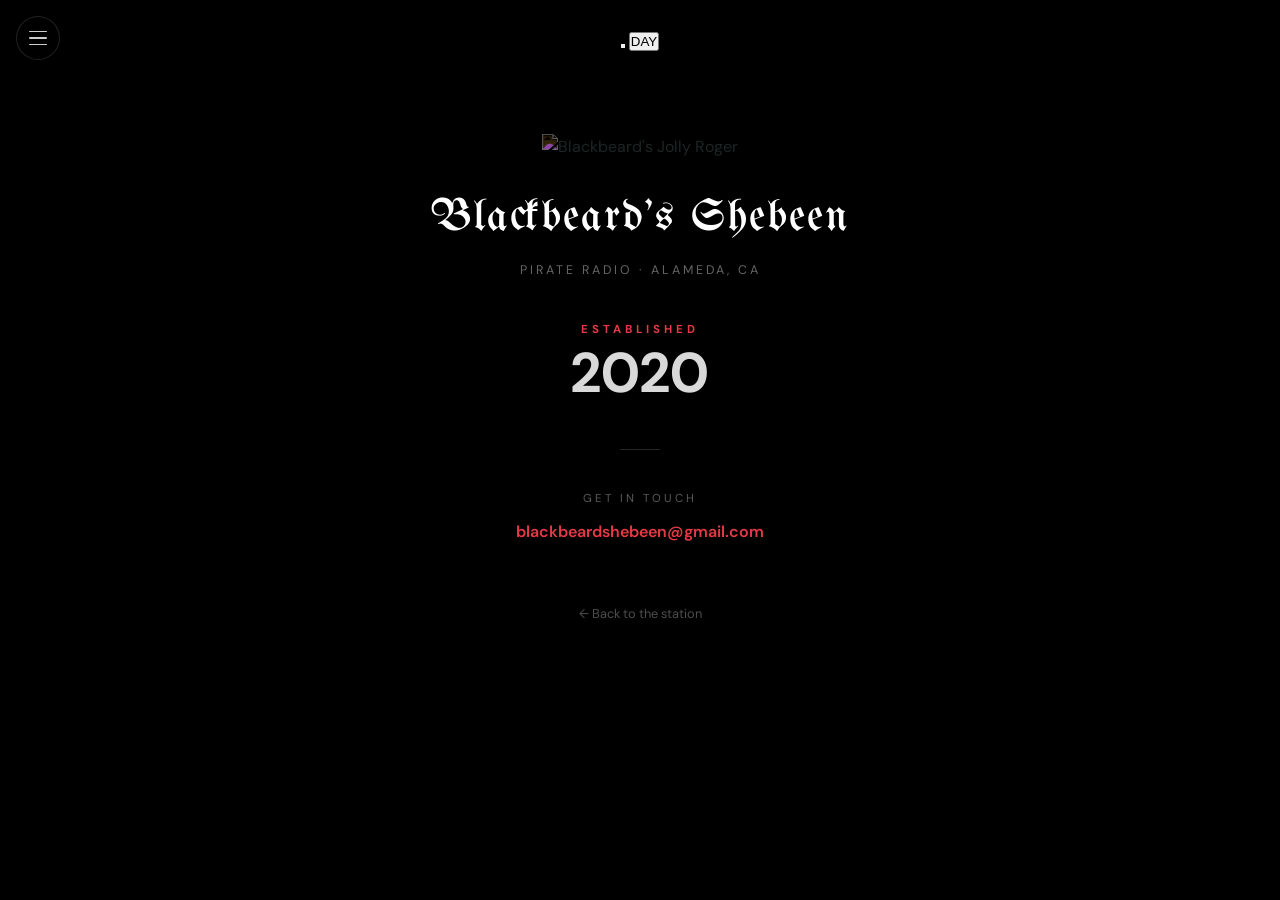
==== commit 6cd80e7f: "Simplify About page — Est. 2020 + email only" ====
--- a/about.html
+++ b/about.html
@@ -1,209 +1,146 @@
 <!DOCTYPE html>
 <html lang="en">
 <head>
-    <meta charset="UTF-8">
-    <meta name="viewport" content="width=device-width, initial-scale=1.0">
-    <title>About — Blackbeard's Little Music Library</title>
-    <link rel="stylesheet" href="assets/theme.css">
-    <style>
-        .about-section {
-            position: relative; z-index: 1;
-            background: rgba(4,0,0,0.60);
-            border: 1px solid rgba(255,255,255,0.09);
-            border-top-color: rgba(255,255,255,0.14);
-            border-radius: 16px;
-            padding: 24px 22px;
-            margin-bottom: 16px;
-            backdrop-filter: blur(20px); -webkit-backdrop-filter: blur(20px);
-            text-align: left;
-        }
-        html.day .about-section {
-            background: rgba(255,248,246,0.80);
-            border-color: rgba(0,0,0,0.08);
-        }
-        .about-section-label {
-            font-size: 0.58em; letter-spacing: 3px; text-transform: uppercase;
-            color: var(--accent); font-weight: 700; margin-bottom: 14px;
-            display: flex; align-items: center; gap: 10px;
-        }
-        .about-section-label::after {
-            content: ''; flex: 1; height: 1px; background: var(--red-border);
-        }
-        .about-section p {
-            font-size: 0.94em; line-height: 1.85;
-            color: var(--ink); margin-bottom: 14px;
-        }
-        .about-section p:last-child { margin-bottom: 0; }
-        .about-section p.placeholder {
-            color: var(--ink-soft); font-style: italic;
-        }
-        .about-stat-row {
-            display: flex; gap: 12px; flex-wrap: wrap; margin-top: 4px;
-        }
-        .about-stat {
-            flex: 1; min-width: 80px;
-            background: rgba(196,24,42,0.08);
-            border: 1px solid rgba(196,24,42,0.18);
-            border-radius: 12px; padding: 14px 16px; text-align: center;
-        }
-        html.day .about-stat { background: rgba(160,16,32,0.06); border-color: rgba(160,16,32,0.15); }
-        .about-stat-num {
-            font-family: 'Pirata One', serif;
-            font-size: 1.8em; color: var(--heading-color);
-            line-height: 1; margin-bottom: 4px;
-        }
-        .about-stat-label {
-            font-size: 0.65em; letter-spacing: 1.5px; text-transform: uppercase;
-            color: var(--ink-soft); font-weight: 600;
-        }
-        .captain-sig {
-            text-align: center; margin: 8px 0 4px;
-            font-family: 'Pirata One', serif;
-            font-size: 1.5em; color: var(--heading-color);
-            letter-spacing: 2px; position: relative; z-index: 1;
-        }
-        .captain-title {
-            text-align: center; font-size: 0.75em;
-            color: var(--ink-soft); letter-spacing: 1px;
-            font-style: italic; position: relative; z-index: 1;
-        }
-        .location-tag {
-            display: inline-flex; align-items: center; gap: 6px;
-            background: var(--accent-dim); border: 1px solid var(--accent-border);
-            border-radius: 100px; padding: 5px 14px;
-            font-size: 0.78em; font-weight: 600; color: var(--accent);
-            margin-bottom: 20px; letter-spacing: 0.5px;
-            position: relative; z-index: 1;
-        }
-        .about-divider {
-            text-align: center; color: var(--accent);
-            margin: 6px 0 16px; font-size: 0.9em; letter-spacing: 5px;
-            position: relative; z-index: 1;
-        }
-    </style>
-
-    <!-- Favicon -->
-    <link rel="icon" type="image/svg+xml" href="assets/favicon.svg">
-    <link rel="icon" type="image/png" sizes="32x32" href="assets/favicon.png">
-    <link rel="apple-touch-icon" href="assets/favicon-64.png">
-
-    <!-- Open Graph -->
-    <meta property="og:type"        content="website">
-    <meta property="og:site_name"   content="Blackbeard's Little Music Library">
-    <meta property="og:title"       content="About — Blackbeard's Little Music Library">
-    <meta property="og:description" content="A few words from the Captain. Anchored in Alameda, California.">
-    <meta property="og:url"         content="https://blackbeards-music-library.pages.dev/about.html">
-    <meta property="og:image"       content="https://blackbeards-music-library.pages.dev/assets/og-image.png">
-    <meta property="og:image:width" content="1200">
-    <meta property="og:image:height" content="630">
-
-    <!-- Twitter card -->
-    <meta name="twitter:card"        content="summary_large_image">
-    <meta name="twitter:title"       content="About — Blackbeard's Little Music Library">
-    <meta name="twitter:description" content="A few words from the Captain. Anchored in Alameda, California.">
-    <meta name="twitter:image"       content="https://blackbeards-music-library.pages.dev/assets/og-image.png">
+  <meta charset="UTF-8">
+  <meta name="viewport" content="width=device-width, initial-scale=1.0">
+  <title>About — Blackbeard's Shebeen</title>
+  <meta property="og:title" content="About — Blackbeard's Shebeen">
+  <meta property="og:description" content="Pirate radio broadcasting from Alameda, CA. Est. 2020.">
+  <meta property="og:image" content="https://blackbeards-music-library.pages.dev/assets/og-image.png">
+  <meta property="og:url" content="https://blackbeards-music-library.pages.dev/about.html">
+  <meta property="og:type" content="website">
+  <meta property="og:site_name" content="Blackbeard's Shebeen">
+  <meta name="twitter:card" content="summary_large_image">
+  <meta name="twitter:title" content="About — Blackbeard's Shebeen">
+  <meta name="twitter:image" content="https://blackbeards-music-library.pages.dev/assets/og-image.png">
+  <link rel="icon" href="assets/favicon.svg" type="image/svg+xml">
+  <link rel="preconnect" href="https://fonts.googleapis.com">
+  <link rel="preconnect" href="https://fonts.gstatic.com" crossorigin>
+  <link href="https://fonts.googleapis.com/css2?family=UnifrakturMaguntia&family=DM+Sans:ital,opsz,wght@0,9..40,400;0,9..40,600;0,9..40,700;1,9..40,400&display=swap" rel="stylesheet">
+  <link rel="stylesheet" href="assets/theme.css">
+  <style>
+    .about-wrap {
+      max-width: 540px;
+      margin: 0 auto;
+      padding: 80px 24px 100px;
+      text-align: center;
+    }
+    .about-flag {
+      width: 80px;
+      height: 80px;
+      object-fit: contain;
+      filter: invert(1);
+      opacity: 0.85;
+      margin-bottom: 24px;
+    }
+    body.day-mode .about-flag { filter: none; }
+    .about-name {
+      font-family: 'UnifrakturMaguntia', cursive;
+      font-size: clamp(2rem, 5vw, 2.8rem);
+      margin: 0 0 6px;
+    }
+    .about-sub {
+      font-size: 0.78em;
+      letter-spacing: 3px;
+      text-transform: uppercase;
+      color: rgba(255,255,255,0.4);
+      margin: 0 0 40px;
+    }
+    body.day-mode .about-sub { color: rgba(0,0,0,0.4); }
+    .about-est {
+      font-size: 0.72em;
+      letter-spacing: 4px;
+      text-transform: uppercase;
+      color: var(--red-bright, #c4182a);
+      font-weight: 700;
+      margin-bottom: 6px;
+    }
+    .about-year {
+      font-size: 3.5em;
+      font-weight: 700;
+      line-height: 1;
+      margin-bottom: 48px;
+      color: rgba(255,255,255,0.85);
+    }
+    body.day-mode .about-year { color: rgba(0,0,0,0.8); }
+    .about-divider {
+      width: 40px;
+      height: 1px;
+      background: rgba(255,255,255,0.15);
+      margin: 0 auto 40px;
+    }
+    body.day-mode .about-divider { background: rgba(0,0,0,0.15); }
+    .about-contact-label {
+      font-size: 0.72em;
+      letter-spacing: 3px;
+      text-transform: uppercase;
+      color: rgba(255,255,255,0.35);
+      margin-bottom: 10px;
+    }
+    body.day-mode .about-contact-label { color: rgba(0,0,0,0.35); }
+    .about-email {
+      font-size: 1em;
+      color: var(--red-bright, #c4182a);
+      text-decoration: none;
+      font-weight: 600;
+    }
+    .about-email:hover { text-decoration: underline; }
+    .about-back {
+      display: block;
+      margin-top: 60px;
+      font-size: 0.8em;
+      color: rgba(255,255,255,0.3);
+      text-decoration: none;
+    }
+    body.day-mode .about-back { color: rgba(0,0,0,0.3); }
+    .about-back:hover { color: rgba(255,255,255,0.6); }
+  </style>
 </head>
 <body>
-    <div class="flag-bg" aria-hidden="true">
-        <img src="https://upload.wikimedia.org/wikipedia/commons/0/04/Pirate_Flag_of_Blackbeard_%28Edward_Teach%29.svg" alt="">
-    </div>
-    <button id="theme-toggle-btn" class="theme-toggle" title="Toggle day/night" aria-label="Toggle day and night theme">Day</button>
 
-    <div class="container">
-        <div class="header">
-            <h1>About the Library</h1>
-            <p class="subtitle">A few words from the Captain</p>
-        </div>
+  <button class="hamburger" id="hamburger" aria-label="Open menu" aria-expanded="false">
+    <span></span><span></span><span></span>
+  </button>
 
-        <div style="text-align:center; position:relative; z-index:1; margin-bottom:20px;">
-            <span class="location-tag">Alameda, California</span>
-        </div>
+  <nav class="side-nav" id="side-nav" aria-hidden="true">
+    <button class="nav-close" id="nav-close" aria-label="Close menu">✕</button>
+    <ul>
+      <li><a href="index.html">🏴 Radio</a></li>
+      <li><a href="heavy-rotation.html">🔁 Heavy Rotation</a></li>
+      <li><a href="events.html">📅 Local Shows</a></li>
+      <li><a href="discoveries.html">🔍 Discoveries</a></li>
+      <li><a href="about.html">⚓ About</a></li>
+    </ul>
+  </nav>
+  <div class="nav-overlay" id="nav-overlay"></div>
 
-        <!-- By the numbers -->
-        <div class="about-section">
-            <div class="about-section-label">By the Numbers</div>
-            <div class="about-stat-row">
-                <div class="about-stat">
-                    <div class="about-stat-num">7</div>
-                    <div class="about-stat-label">Playlists</div>
-                </div>
-                <div class="about-stat">
-                    <div class="about-stat-num">∞</div>
-                    <div class="about-stat-label">Good Songs</div>
-                </div>
-                <div class="about-stat">
-                    <div class="about-stat-num">1</div>
-                    <div class="about-stat-label">Island</div>
-                </div>
-                <div class="about-stat">
-                    <div class="about-stat-num">2020</div>
-                    <div class="about-stat-label">Est.</div>
-                </div>
-            </div>
-        </div>
+  <button class="day-toggle" id="day-toggle" aria-label="Toggle day mode">DAY</button>
 
-        <!-- How it started -->
-        <div class="about-section">
-            <div class="about-section-label">How It Started</div>
-            <p class="placeholder">
-                This is your story to tell — replace this paragraph with whatever feels right. How did the library start? Who are you? What's your relationship to music and Alameda?
-            </p>
-            <p class="placeholder">
-                Maybe something about the name, the stickers, a record that kicked the whole thing off, or just why you wanted to share playlists with your neighbors.
-            </p>
-        </div>
+  <main class="about-wrap">
 
-        <div class="about-divider">· · ·</div>
+    <img src="https://upload.wikimedia.org/wikipedia/commons/0/04/Pirate_Flag_of_Blackbeard_%28Edward_Teach%29.svg"
+         alt="Blackbeard's Jolly Roger" class="about-flag anim-entry">
 
-        <!-- The vibe -->
-        <div class="about-section">
-            <div class="about-section-label">The Vibe</div>
-            <p class="placeholder">
-                What's the philosophy here? What kind of music lover are you? What does Blackbeard's feel like — a late-night listening session, a sunny Saturday, something else entirely?
-            </p>
-            <p>Pull up a seat. These playlists are for the whole crew — share freely, no walking the plank required.</p>
-        </div>
+    <h1 class="about-name anim-entry">Blackbeard's Shebeen</h1>
+    <p class="about-sub anim-entry">Pirate Radio · Alameda, CA</p>
 
-        <div class="about-divider">· · ·</div>
-
-        <!-- Get in touch -->
-        <div class="about-section">
-            <div class="about-section-label">Get in Touch</div>
-            <p>Got a song recommendation, a playlist idea, or just want to share what you've been listening to? Drop a note.</p>
-
-            <form class="suggestion-form" action="https://api.web3forms.com/submit" method="POST" name="contact" method="POST" novalidate>
-                <input type="hidden" name="access_key" value="8a6d25d0-1e80-4568-af3a-b2b553439765">
-                <input type="hidden" name="subject" value="New message — Blackbeard's Library">
-                <input type="hidden" name="form-name" value="contact">
-                <p class="form-honey"><label>Skip this: <input name="bot-field"></label></p>
-                <div class="form-row">
-                    <input type="text"  name="name"  class="form-input" placeholder="Your name (optional)">
-                    <input type="email" name="email" class="form-input" placeholder="Your email (optional)">
-                </div>
-                <textarea name="message" class="form-input form-textarea" placeholder="What are you listening to?" required></textarea>
-                <button type="submit" class="form-submit">Send It</button>
-            </form>
-            <div class="form-success" id="form-success" hidden>
-                <div class="form-success-icon">✦</div>
-                <p>Message received — thanks, crew.</p>
-            </div>
-        </div>
-
-        <!-- Sign-off -->
-        <div style="padding:20px 0 8px;">
-            <div class="captain-sig">— Blackbeard</div>
-            <div class="captain-title">Captain, Alameda Island</div>
-        </div>
-
-        <div class="page-actions" style="margin-top:16px;">
-            <a href="index.html" class="back-btn">← Back to the Library</a>
-        </div>
-
-        <div class="footer">
-            <p>Share the music, share the joy.</p>
-        </div>
+    <div class="anim-entry">
+      <div class="about-est">Established</div>
+      <div class="about-year">2020</div>
     </div>
 
-    <script src="assets/site.js"></script>
+    <div class="about-divider"></div>
+
+    <div class="anim-entry">
+      <div class="about-contact-label">Get in Touch</div>
+      <a href="mailto:blackbeardshebeen@gmail.com" class="about-email">blackbeardshebeen@gmail.com</a>
+    </div>
+
+    <a href="index.html" class="about-back">← Back to the station</a>
+
+  </main>
+
+  <script src="assets/site.js"></script>
+
 </body>
 </html>
--- a/assets/theme.css
+++ b/assets/theme.css
@@ -1148,3 +1148,169 @@
 html.day .event-card[data-city="san francisco"] { border-left-color: var(--red); }
 html.day .event-action-btn { color: rgba(0,0,0,0.5); }
 html.day .event-link-btn   { color: rgba(0,0,0,0.45); }
+
+
+/* Homepage Est. label */
+.est-label {
+  font-size: 0.72em;
+  letter-spacing: 3px;
+  text-transform: uppercase;
+  color: var(--red-bright);
+  margin-top: 6px;
+  font-family: 'DM Sans', sans-serif;
+  font-weight: 600;
+  opacity: 0.85;
+}
+html.day .est-label { color: var(--red); }
+
+
+/* ── Minimal UI overrides ─────────────────────────────────── */
+/* Surprise Me: subtle ghost button */
+.surprise-btn {
+  background: transparent;
+  border: 1px solid rgba(255,255,255,0.25);
+  color: rgba(255,255,255,0.65);
+  font-size: 0.88em;
+  padding: 7px 18px;
+  border-radius: 20px;
+  box-shadow: none;
+  letter-spacing: 0.03em;
+}
+.surprise-btn:hover {
+  background: rgba(255,255,255,0.07);
+  color: #fff;
+  border-color: rgba(255,255,255,0.4);
+}
+
+/* Listen Now: text link instead of red button */
+.cp-go {
+  background: transparent;
+  border: none;
+  color: var(--red-bright, #c4182a);
+  font-size: 0.88em;
+  padding: 2px 0;
+  text-decoration: underline;
+  text-underline-offset: 3px;
+  box-shadow: none;
+  border-radius: 0;
+  letter-spacing: 0;
+}
+.cp-go:hover {
+  background: transparent;
+  color: #e8374a;
+  box-shadow: none;
+}
+
+/* Drop a Line: compact form */
+.suggestion-form {
+  gap: 10px;
+}
+.suggestion-form textarea {
+  min-height: 80px;
+  font-size: 0.92em;
+}
+.form-submit {
+  font-size: 0.82em;
+  padding: 8px 20px;
+  align-self: flex-end;
+}
+
+/* ── Events teaser section ───────────────────────────────── */
+.events-teaser {
+  margin: 40px 0 10px;
+}
+.events-teaser .section-title {
+  margin-bottom: 14px;
+}
+.teaser-item {
+  display: flex;
+  align-items: center;
+  gap: 16px;
+  padding: 12px 4px;
+  border-bottom: 1px solid rgba(255,255,255,0.07);
+  text-decoration: none;
+  color: inherit;
+  transition: background 0.15s;
+  border-radius: 6px;
+}
+.teaser-item:hover {
+  background: rgba(255,255,255,0.04);
+  padding-left: 8px;
+}
+.teaser-date {
+  display: flex;
+  flex-direction: column;
+  align-items: center;
+  min-width: 44px;
+  color: var(--red-bright, #c4182a);
+}
+.teaser-mon {
+  font-size: 0.7em;
+  text-transform: uppercase;
+  letter-spacing: 1px;
+  font-weight: 600;
+}
+.teaser-day {
+  font-size: 1.8em;
+  font-weight: 700;
+  line-height: 1;
+}
+.teaser-info {
+  flex: 1;
+}
+.teaser-title {
+  font-size: 1em;
+  font-weight: 600;
+  color: #f0f0f0;
+  margin-bottom: 2px;
+}
+.teaser-venue {
+  font-size: 0.78em;
+  color: rgba(255,255,255,0.5);
+}
+.teaser-arrow {
+  color: rgba(255,255,255,0.3);
+  font-size: 1em;
+}
+.teaser-all-link {
+  display: block;
+  text-align: right;
+  margin-top: 14px;
+  font-size: 0.82em;
+  color: var(--red-bright, #c4182a);
+  text-decoration: none;
+  letter-spacing: 0.02em;
+}
+.teaser-all-link:hover { text-decoration: underline; }
+
+
+/* ── Button specificity fixes ─────────────────────────────── */
+.captains-pick .cp-go,
+a.cp-go {
+  display: inline;
+  background: transparent !important;
+  background-color: transparent !important;
+  border: none !important;
+  box-shadow: none !important;
+  color: var(--red-bright, #c4182a) !important;
+  font-size: 0.87em !important;
+  padding: 2px 0 !important;
+  border-radius: 0 !important;
+  text-decoration: underline;
+  text-underline-offset: 3px;
+  width: auto;
+  letter-spacing: 0 !important;
+}
+.captains-pick .cp-go:hover {
+  background: transparent !important;
+  color: #e8374a !important;
+}
+
+.suggestion-box .form-submit,
+button.form-submit {
+  width: auto !important;
+  align-self: flex-end;
+  font-size: 0.82em !important;
+  padding: 8px 22px !important;
+  border-radius: 20px !important;
+}
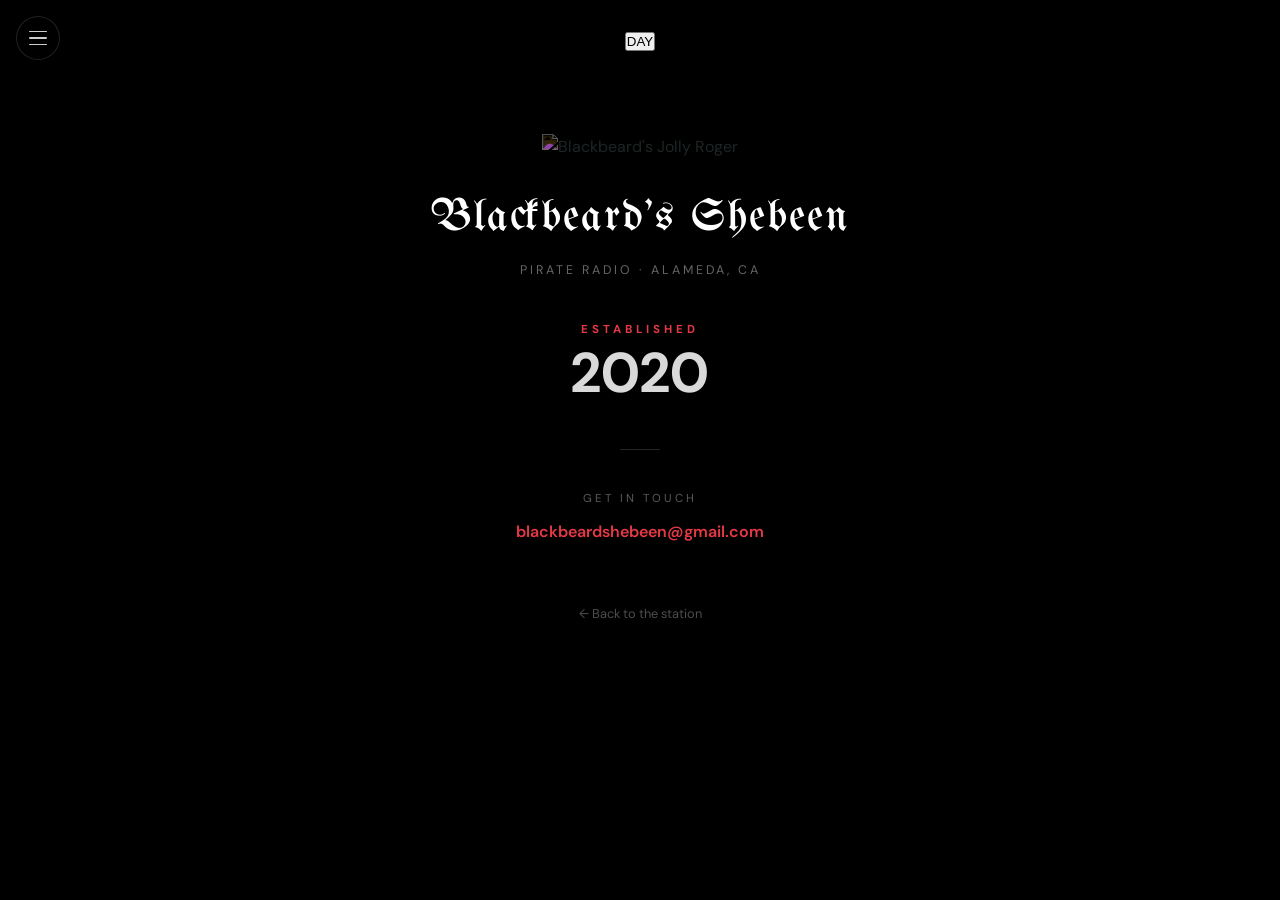
==== commit 4d4aae5e: "Remove duplicate static nav from about.html" ====
--- a/about.html
+++ b/about.html
@@ -98,22 +98,6 @@
 </head>
 <body>
 
-  <button class="hamburger" id="hamburger" aria-label="Open menu" aria-expanded="false">
-    <span></span><span></span><span></span>
-  </button>
-
-  <nav class="side-nav" id="side-nav" aria-hidden="true">
-    <button class="nav-close" id="nav-close" aria-label="Close menu">✕</button>
-    <ul>
-      <li><a href="index.html">🏴 Radio</a></li>
-      <li><a href="heavy-rotation.html">🔁 Heavy Rotation</a></li>
-      <li><a href="events.html">📅 Local Shows</a></li>
-      <li><a href="discoveries.html">🔍 Discoveries</a></li>
-      <li><a href="about.html">⚓ About</a></li>
-    </ul>
-  </nav>
-  <div class="nav-overlay" id="nav-overlay"></div>
-
   <button class="day-toggle" id="day-toggle" aria-label="Toggle day mode">DAY</button>
 
   <main class="about-wrap">
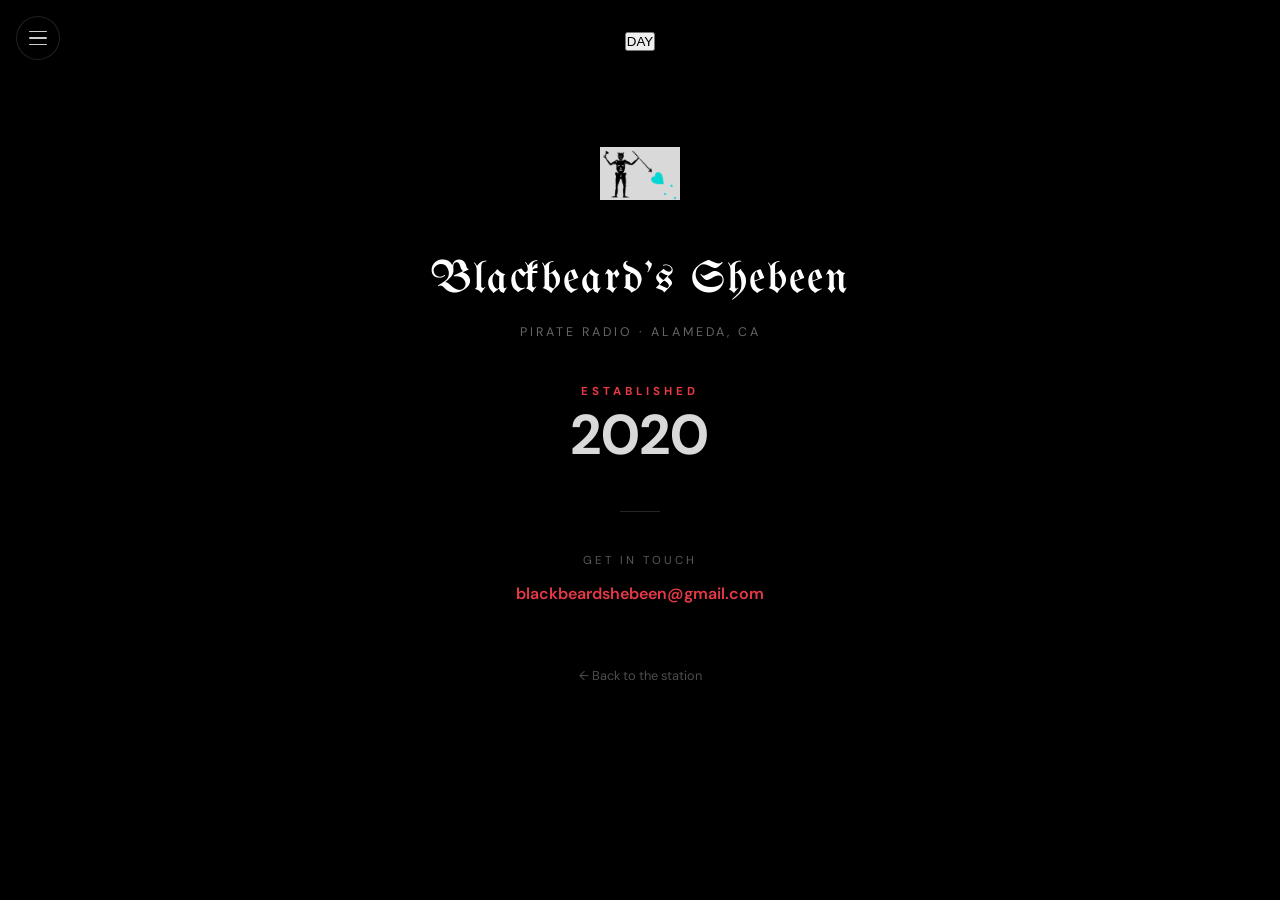
==== commit fe9525ef: "Swap logo image, temporarily remove Local Shows" ====
--- a/about.html
+++ b/about.html
@@ -102,7 +102,7 @@
 
   <main class="about-wrap">
 
-    <img src="https://upload.wikimedia.org/wikipedia/commons/0/04/Pirate_Flag_of_Blackbeard_%28Edward_Teach%29.svg"
+    <img src="assets/jolly-roger-heart.jpg"
          alt="Blackbeard's Jolly Roger" class="about-flag anim-entry">
 
     <h1 class="about-name anim-entry">Blackbeard's Shebeen</h1>
